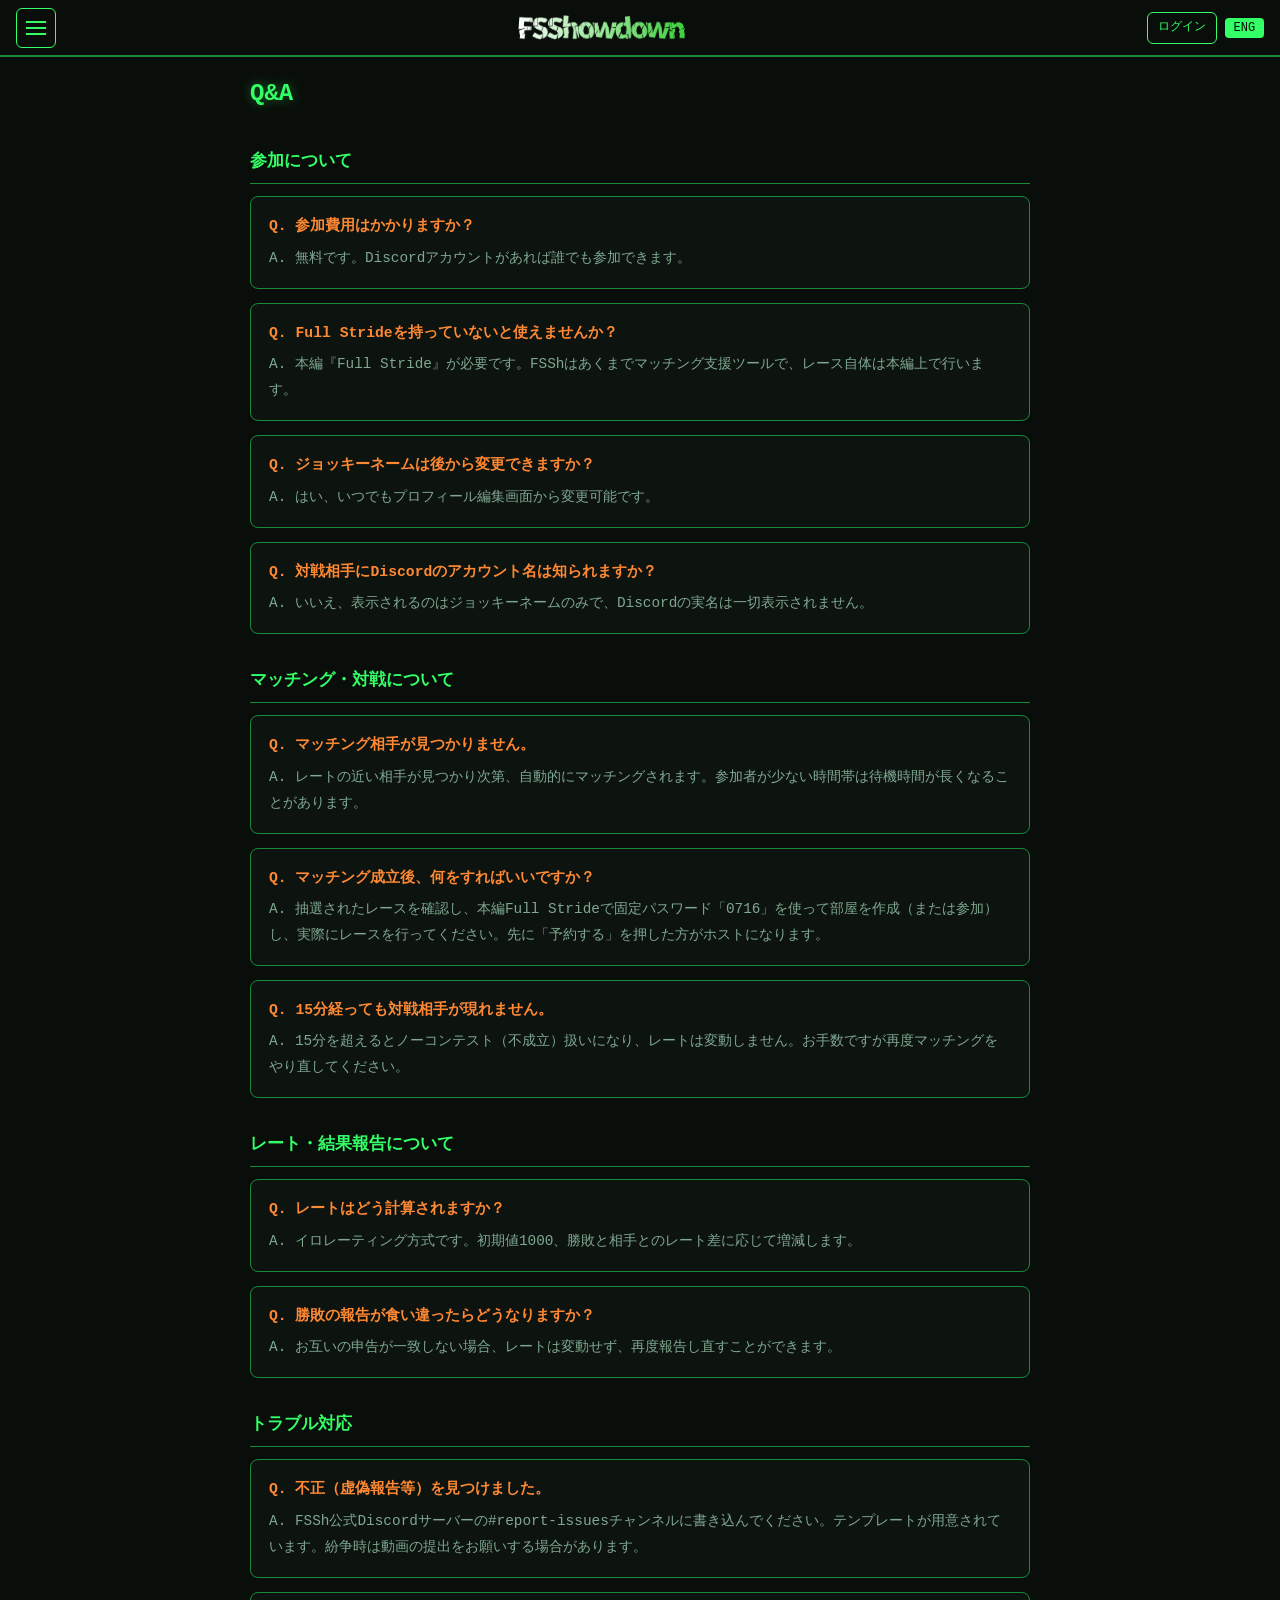
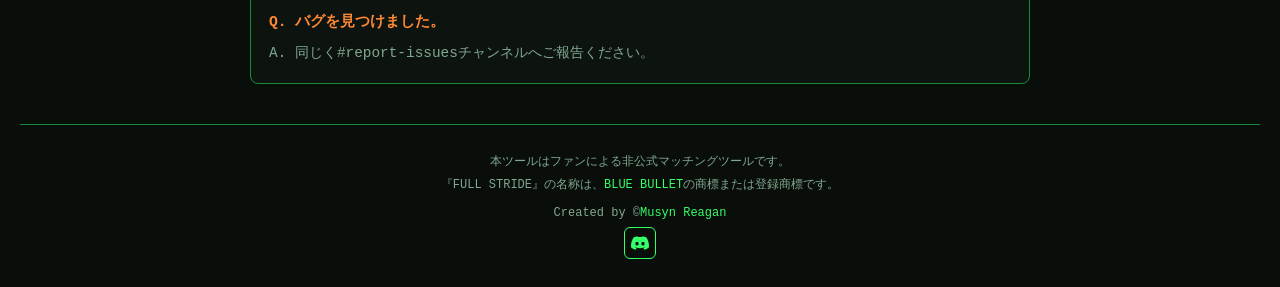
==== public/faq.html @ 4f1214ef "共通ヘッダーにログイン/ログアウト切り替えボタンを追加 - functions/auth/logout.js を新規追加（セッション削除+cookie失効） - 対象9ページのヘッダーからDiscor" ====
<!DOCTYPE html>
<html lang="ja" data-lang="ja">
<head>
<meta charset="UTF-8">
<meta name="viewport" content="width=device-width, initial-scale=1.0">
<title>FSShowdown - Q&A</title>
<link rel="stylesheet" href="common.css">
<link rel="stylesheet" href="faq.css">
</head>
<body>

<div class="fssh-header">
  <button class="fssh-menu-btn" id="fssh-menu-toggle" aria-label="メニュー"><span></span><span></span><span></span></button>
  <a href="index2.html" style="display:block;line-height:0;"><img src="images/fssh_logo.png" alt="FSShowdown" class="fssh-header-logo"></a>
  <div class="fssh-header-right">
    <a href="/auth/login" id="fssh-header-auth" class="fssh-header-auth-btn" data-i18n="header_login">ログイン</a>
    <button class="lang-toggle" id="lang-toggle" aria-label="言語切り替え">ENG</button>
  </div>
</div>
<div class="fssh-overlay" id="fssh-overlay"></div>
<div class="fssh-drawer" id="fssh-drawer">  <div class="fssh-drawer-header">MENU</div>
  <nav>
    <a href="index2.html" data-i18n="menu_home">ホーム</a>
    <a href="/auth/login" id="fssh-nav-profile" class="fssh-menu-disabled" data-i18n="menu_myprofile">マイプロフィール</a>
    <a class="fssh-menu-group-start" href="howto.html" data-i18n="menu_howto">使い方</a>
    <a href="queue.html" data-i18n="menu_matching">マッチング</a>
    <a class="fssh-menu-group-start" href="regulation.html" data-i18n-html="menu_regulation">レギュレーション<span class="fssh-menu-sub">シーズン<span class="fssh-menu-sub-num">0</span>概要</span></a>
    <a href="ranking.html" data-i18n="menu_ranking">ランキング</a>
    <a class="fssh-menu-group-start" href="faq.html" data-i18n="menu_faq">Q&amp;A</a>
    <a href="terms.html" data-i18n="menu_terms">利用規約</a>
    <div class="fssh-sub">
      <div class="fssh-sub-label" data-i18n="menu_sistertools_label">LINK</div>
      <a class="fssh-sub-link" href="https://jiz41.github.io/FSScreener/" target="_blank" rel="noopener">
        <span class="fssh-sub-name">FSScreener</span>
        <span class="fssh-sub-caption" data-i18n="link_desc_fssc">条件検索でフルストに登場する史実馬の中から理想の1頭を探せる</span>
      </a>
      <a class="fssh-sub-link" href="https://fssplicer.pages.dev/" target="_blank" rel="noopener">
        <span class="fssh-sub-name">FSSplicer</span>
        <span class="fssh-sub-caption" data-i18n="link_desc_fssp">自分だけの馬データ作りをサポートするツール</span>
      </a>
      <a class="fssh-sub-link" href="https://jiz41.github.io/FSstriders/" target="_blank" rel="noopener">
        <span class="fssh-sub-name">FSstriders</span>
        <span class="fssh-sub-caption" data-i18n="link_desc_fsst">フルスト勢向け自己紹介カードジェネレーター</span>
      </a>
    </div>
  </nav>
</div>

<div class="page">
<h1 data-i18n="h1_faq">Q&amp;A</h1>

<h3 data-i18n="faq_cat_1">参加について</h3>
<div class="qa-block"><div class="qa-q" data-i18n="faq_q_1">Q. 参加費用はかかりますか？</div><div class="qa-a" data-i18n="faq_a_1">A. 無料です。Discordアカウントがあれば誰でも参加できます。</div></div>
<div class="qa-block"><div class="qa-q" data-i18n="faq_q_2">Q. Full Strideを持っていないと使えませんか？</div><div class="qa-a" data-i18n="faq_a_2">A. 本編『Full Stride』が必要です。FSShはあくまでマッチング支援ツールで、レース自体は本編上で行います。</div></div>
<div class="qa-block"><div class="qa-q" data-i18n="faq_q_3">Q. ジョッキーネームは後から変更できますか？</div><div class="qa-a" data-i18n="faq_a_3">A. はい、いつでもプロフィール編集画面から変更可能です。</div></div>
<div class="qa-block"><div class="qa-q" data-i18n="faq_q_4">Q. 対戦相手にDiscordのアカウント名は知られますか？</div><div class="qa-a" data-i18n="faq_a_4">A. いいえ、表示されるのはジョッキーネームのみで、Discordの実名は一切表示されません。</div></div>

<h3 data-i18n="faq_cat_2">マッチング・対戦について</h3>
<div class="qa-block"><div class="qa-q" data-i18n="faq_q_5">Q. マッチング相手が見つかりません。</div><div class="qa-a" data-i18n="faq_a_5">A. レートの近い相手が見つかり次第、自動的にマッチングされます。参加者が少ない時間帯は待機時間が長くなることがあります。</div></div>
<div class="qa-block"><div class="qa-q" data-i18n="faq_q_6">Q. マッチング成立後、何をすればいいですか？</div><div class="qa-a" data-i18n="faq_a_6">A. 抽選されたレースを確認し、本編Full Strideで固定パスワード「0716」を使って部屋を作成（または参加）し、実際にレースを行ってください。先に「予約する」を押した方がホストになります。</div></div>
<div class="qa-block"><div class="qa-q" data-i18n="faq_q_7">Q. 15分経っても対戦相手が現れません。</div><div class="qa-a" data-i18n="faq_a_7">A. 15分を超えるとノーコンテスト（不成立）扱いになり、レートは変動しません。お手数ですが再度マッチングをやり直してください。</div></div>

<h3 data-i18n="faq_cat_3">レート・結果報告について</h3>
<div class="qa-block"><div class="qa-q" data-i18n="faq_q_8">Q. レートはどう計算されますか？</div><div class="qa-a" data-i18n="faq_a_8">A. イロレーティング方式です。初期値1000、勝敗と相手とのレート差に応じて増減します。</div></div>
<div class="qa-block"><div class="qa-q" data-i18n="faq_q_9">Q. 勝敗の報告が食い違ったらどうなりますか？</div><div class="qa-a" data-i18n="faq_a_9">A. お互いの申告が一致しない場合、レートは変動せず、再度報告し直すことができます。</div></div>

<h3 data-i18n="faq_cat_4">トラブル対応</h3>
<div class="qa-block"><div class="qa-q" data-i18n="faq_q_10">Q. 不正（虚偽報告等）を見つけました。</div><div class="qa-a" data-i18n="faq_a_10">A. FSSh公式Discordサーバーの#report-issuesチャンネルに書き込んでください。テンプレートが用意されています。紛争時は動画の提出をお願いする場合があります。</div></div>
<div class="qa-block"><div class="qa-q" data-i18n="faq_q_11">Q. バグを見つけました。</div><div class="qa-a" data-i18n="faq_a_11">A. 同じく#report-issuesチャンネルへご報告ください。</div></div>
</div>

<script>
const I18N = {
  ja: {
    menu_home: "ホーム",
    menu_matching: "マッチング",
    menu_myprofile: "マイプロフィール",
    menu_ranking: "ランキング",
    menu_terms: "利用規約",
    menu_regulation: "レギュレーション<span class=\"fssh-menu-sub\">シーズン<span class=\"fssh-menu-sub-num\">0</span>概要</span>",
    menu_faq: "Q&A",
    menu_howto: "使い方",
    menu_sistertools_label: "LINK",
    link_desc_fssc: "条件検索でフルストに登場する史実馬の中から理想の1頭を探せる",
    link_desc_fssp: "自分だけの馬データ作りをサポートするツール",
    link_desc_fsst: "フルスト勢向け自己紹介カードジェネレーター",
    h1_faq: "Q&A",
    faq_cat_1: "参加について",
    faq_q_1: "Q. 参加費用はかかりますか？",
    faq_a_1: "A. 無料です。Discordアカウントがあれば誰でも参加できます。",
    faq_q_2: "Q. Full Strideを持っていないと使えませんか？",
    faq_a_2: "A. 本編『Full Stride』が必要です。FSShはあくまでマッチング支援ツールで、レース自体は本編上で行います。",
    faq_q_3: "Q. ジョッキーネームは後から変更できますか？",
    faq_a_3: "A. はい、いつでもプロフィール編集画面から変更可能です。",
    faq_q_4: "Q. 対戦相手にDiscordのアカウント名は知られますか？",
    faq_a_4: "A. いいえ、表示されるのはジョッキーネームのみで、Discordの実名は一切表示されません。",
    faq_cat_2: "マッチング・対戦について",
    faq_q_5: "Q. マッチング相手が見つかりません。",
    faq_a_5: "A. レートの近い相手が見つかり次第、自動的にマッチングされます。参加者が少ない時間帯は待機時間が長くなることがあります。",
    faq_q_6: "Q. マッチング成立後、何をすればいいですか？",
    faq_a_6: "A. 抽選されたレースを確認し、本編Full Strideで固定パスワード「0716」を使って部屋を作成（または参加）し、実際にレースを行ってください。先に「予約する」を押した方がホストになります。",
    faq_q_7: "Q. 15分経っても対戦相手が現れません。",
    faq_a_7: "A. 15分を超えるとノーコンテスト（不成立）扱いになり、レートは変動しません。お手数ですが再度マッチングをやり直してください。",
    faq_cat_3: "レート・結果報告について",
    faq_q_8: "Q. レートはどう計算されますか？",
    faq_a_8: "A. イロレーティング方式です。初期値1000、勝敗と相手とのレート差に応じて増減します。",
    faq_q_9: "Q. 勝敗の報告が食い違ったらどうなりますか？",
    faq_a_9: "A. お互いの申告が一致しない場合、レートは変動せず、再度報告し直すことができます。",
    faq_cat_4: "トラブル対応",
    faq_q_10: "Q. 不正（虚偽報告等）を見つけました。",
    faq_a_10: "A. FSSh公式Discordサーバーの#report-issuesチャンネルに書き込んでください。テンプレートが用意されています。紛争時は動画の提出をお願いする場合があります。",
    faq_q_11: "Q. バグを見つけました。",
    faq_a_11: "A. 同じく#report-issuesチャンネルへご報告ください。",
  
    header_login: "ログイン",
    header_logout: "ログアウト",
    footer_unofficial: "本ツールはファンによる非公式マッチングツールです。",
    footer_trademark_pre: "『FULL STRIDE』の名称は、",
    footer_trademark_post: "の商標または登録商標です。",
  },
  en: {
    menu_home: "Home",
    menu_matching: "Matching",
    menu_myprofile: "My Profile",
    menu_ranking: "Ranking",
    menu_terms: "Terms of Service",
    menu_regulation: "Regulation<span class=\"fssh-menu-sub\">Season <span class=\"fssh-menu-sub-num\">0</span> Overview</span>",
    menu_faq: "Q&A",
    menu_howto: "How to",
    menu_sistertools_label: "Links",
    link_desc_fssc: "Find your ideal historical racehorse from FULL STRIDE with detailed search filters",
    link_desc_fssp: "A tool that helps you create your own custom horse data",
    link_desc_fsst: "Player self-introduction card generator for the Full Stride community",
    h1_faq: "Q&A",
    faq_cat_1: "About Participation",
    faq_q_1: "Q. Is there a fee to participate?",
    faq_a_1: "A. It's free. Anyone with a Discord account can participate.",
    faq_q_2: "Q. Do I need to own Full Stride to use this?",
    faq_a_2: "A. Yes, you need the main game \"Full Stride.\" FSSh is only a matchmaking support tool; the actual races take place in the main game.",
    faq_q_3: "Q. Can I change my Jockey Name later?",
    faq_a_3: "A. Yes, you can change it anytime from the profile edit screen.",
    faq_q_4: "Q. Will my opponent see my Discord account name?",
    faq_a_4: "A. No. Only your Jockey Name is shown; your real Discord name is never displayed.",
    faq_cat_2: "About Matchmaking & Races",
    faq_q_5: "Q. I can't find a match.",
    faq_a_5: "A. You'll be matched automatically once an opponent with a similar rating is found. Wait times may be longer during low-traffic hours.",
    faq_q_6: "Q. What do I do after a match is made?",
    faq_a_6: "A. Check the randomly selected race, then create (or join) a room in the main game Full Stride using the fixed password \"0716.\" Whoever presses \"Reserve\" first becomes the host.",
    faq_q_7: "Q. My opponent hasn't shown up after 15 minutes.",
    faq_a_7: "A. After 15 minutes, the match is treated as a \"no contest\" and your rating won't change. Please try matchmaking again.",
    faq_cat_3: "About Rating & Results",
    faq_q_8: "Q. How is the rating calculated?",
    faq_a_8: "A. It uses the Elo rating system. Starting rating is 1000, and it goes up or down based on the result and the rating difference with your opponent.",
    faq_q_9: "Q. What happens if our win/loss reports don't match?",
    faq_a_9: "A. If your reports disagree, your rating won't change, and you can resubmit your report.",
    faq_cat_4: "Troubleshooting",
    faq_q_10: "Q. I found someone cheating (e.g. false reporting).",
    faq_a_10: "A. Please write in the #report-issues channel on the official FSSh Discord server. A template is provided there. In case of a dispute, we may ask you to submit a video.",
    faq_q_11: "Q. I found a bug.",
    faq_a_11: "A. Please report it in the #report-issues channel as well.",
  
    header_login: "Log In",
    header_logout: "Log Out",
    footer_unofficial: "This is an unofficial fan-made matchmaking tool.",
    footer_trademark_pre: "The name \"FULL STRIDE\" is a trademark or registered trademark of ",
    footer_trademark_post: ".",
  }
};

function currentLang() {
  return document.documentElement.getAttribute("data-lang") || "ja";
}

function t(key) {
  const lang = currentLang();
  return (I18N[lang] && I18N[lang][key] !== undefined) ? I18N[lang][key] : (I18N.ja[key] || "");
}

function applyLanguage(lang) {
  document.documentElement.setAttribute("data-lang", lang);
  document.querySelectorAll("[data-i18n]").forEach(el => {
    el.textContent = t(el.getAttribute("data-i18n"));
  });
  document.querySelectorAll("[data-i18n-html]").forEach(el => {
    el.innerHTML = t(el.getAttribute("data-i18n-html"));
  });
  try { localStorage.setItem('fssh_lang', lang); } catch (e) {}
}

function setupLangToggle() {
  const root = document.documentElement;
  const btn = document.getElementById("lang-toggle");

  function updateLabel() {
    const lang = root.getAttribute("data-lang") || "ja";
    btn.textContent = lang === "ja" ? "ENG" : "JPN";
  }

  btn.addEventListener("click", () => {
    const current = root.getAttribute("data-lang") || "ja";
    const next = current === "ja" ? "en" : "ja";
    applyLanguage(next);
    updateLabel();
  });

  updateLabel();
}

(function () {
  try {
    if (localStorage.getItem('fssh_lang') === 'en') {
      applyLanguage('en');
    }
  } catch (e) {}
})();

setupLangToggle();
</script>
<script>
(function () {
  var toggle = document.getElementById('fssh-menu-toggle');
  var overlay = document.getElementById('fssh-overlay');
  var drawer = document.getElementById('fssh-drawer');  function openMenu() { overlay.classList.add('open'); drawer.classList.add('open'); toggle.classList.add('open'); }
  function closeMenu() { overlay.classList.remove('open'); drawer.classList.remove('open'); toggle.classList.remove('open'); }
  toggle.addEventListener('click', function () {
    if (drawer.classList.contains('open')) {
      closeMenu();
    } else {
      openMenu();
    }
  });
  overlay.addEventListener('click', closeMenu);
  fetch('/api/queue/status', { credentials: 'same-origin' }).then(function (res) {
    if (res.status === 401) return null;
    return res.json();
  }).then(function (body) {
    if (body && body.account && body.account.discord_id) {
      var el = document.getElementById('fssh-nav-profile');
      el.href = 'profile.html?id=' + encodeURIComponent(body.account.discord_id);
      el.classList.remove('fssh-menu-disabled');
    }
    var authBtn = document.getElementById('fssh-header-auth');
    if (authBtn) {
      if (body && body.account && body.account.discord_id) {
        authBtn.href = '/auth/logout';
        authBtn.textContent = t('header_logout');
      }
    }
  }).catch(function () {});
})();
</script>
<footer class="fssh-footer">
  <p class="fssh-fnote" data-i18n="footer_unofficial">本ツールはファンによる非公式マッチングツールです。</p>
  <p class="fssh-fnote"><span data-i18n="footer_trademark_pre">『FULL STRIDE』の名称は、</span><a href="https://x.com/BlueBullet_Inc" target="_blank" rel="noopener">BLUE BULLET</a><span data-i18n="footer_trademark_post">の商標または登録商標です。</span></p>
  <p class="fssh-fnote fssh-footer-credit">Created by ©<a href="https://x.com/Mushyn_Reagan" target="_blank" rel="noopener">Musyn Reagan</a></p>
  <p class="fssh-fnote fssh-footer-discord">
    <a href="https://discord.gg/KjuzxrRZGx" target="_blank" rel="noopener" class="fssh-discord-btn" aria-label="Discord" style="display:inline-flex;"><svg viewBox="0 0 24 24" width="18" height="18" fill="#33ff66"><path d="M20.317 4.3698a19.7913 19.7913 0 00-4.8851-1.5152.0741.0741 0 00-.0785.0371c-.211.3753-.4447.8648-.6083 1.2495-1.8447-.2762-3.68-.2762-5.4868 0-.1636-.3933-.4058-.8742-.6177-1.2495a.077.077 0 00-.0785-.037 19.7363 19.7363 0 00-4.8852 1.515.0699.0699 0 00-.0321.0277C.5334 9.0458-.319 13.5799.0992 18.0578a.0824.0824 0 00.0312.0561c2.0528 1.5076 4.0413 2.4228 5.9929 3.0294a.0777.0777 0 00.0842-.0276c.4616-.6304.8731-1.2952 1.226-1.9942a.076.076 0 00-.0416-.1057c-.6528-.2476-1.2743-.5495-1.8722-.8923a.077.077 0 01-.0076-.1277c.1258-.0943.2517-.1923.3718-.2914a.0743.0743 0 01.0776-.0105c3.9278 1.7933 8.18 1.7933 12.0614 0a.0739.0739 0 01.0785.0095c.1202.099.246.1981.3728.2924a.077.077 0 01-.0066.1276 12.2986 12.2986 0 01-1.873.8914.0766.0766 0 00-.0407.1067c.3604.698.7719 1.3628 1.225 1.9932a.076.076 0 00.0842.0286c1.961-.6067 3.9495-1.5219 6.0023-3.0294a.077.077 0 00.0313-.0552c.5004-5.177-.8382-9.6739-3.5485-13.6604a.061.061 0 00-.0312-.0286zM8.02 15.3312c-1.1825 0-2.1569-1.0857-2.1569-2.419 0-1.3332.9555-2.4189 2.157-2.4189 1.2108 0 2.1757 1.0952 2.1568 2.419 0 1.3332-.9555 2.4189-2.1569 2.4189zm7.9748 0c-1.1825 0-2.1569-1.0857-2.1569-2.419 0-1.3332.9554-2.4189 2.1569-2.4189 1.2108 0 2.1757 1.0952 2.1568 2.419 0 1.3332-.946 2.4189-2.1568 2.4189Z"/></svg></a>
  </p>
</footer>
</body>
</html>
---- public/common.css ----
* { box-sizing: border-box; margin: 0; padding: 0; }

button, input, select, textarea { font: inherit; }

.fssh-header {
    position: fixed;
    top: 0;
    left: 0;
    right: 0;
    height: 56px;
    z-index: 1000;
    background: #0a0e0a;
    border-bottom: 1px solid #1a8a3a;
    display: flex;
    align-items: center;
    justify-content: space-between;
    padding: 0 16px;
  }

.fssh-header-logo {
    height: 32px;
    width: auto;
  }

.fssh-menu-btn {
    position: static;
    width: 40px;
    height: 40px;
    background: #0a0e0a;
    border: 1px solid #33ff66;
    border-radius: 6px;
    cursor: pointer;
    display: flex;
    flex-direction: column;
    justify-content: center;
    align-items: center;
    gap: 4px;
  }

.fssh-menu-btn span {
    display: block;
    width: 20px;
    height: 2px;
    background: #33ff66;
    transition: transform 0.3s ease, opacity 0.3s ease;
  }

.fssh-menu-btn.open span:nth-child(1) {
  transform: translateY(6px) rotate(45deg);
}
.fssh-menu-btn.open span:nth-child(2) {
  opacity: 0;
}
.fssh-menu-btn.open span:nth-child(3) {
  transform: translateY(-6px) rotate(-45deg);
}

.fssh-overlay {
    position: fixed;
    top: 56px;
    left: 0;
    right: 0;
    bottom: 0;
    background: rgba(0,0,0,0.6);
    z-index: 1001;
    display: none;
  }

.fssh-overlay.open { display: block; }

.fssh-drawer.open { max-height: 600px; }

.fssh-drawer-header {
    padding: 16px;
    color: #33ff66;
    font-weight: 700;
    border-bottom: 1px solid #1a8a3a;
    line-height: 1.4;
  }

.fssh-drawer nav { padding: 8px 0; }

.fssh-drawer a {
    display: block;
    padding: 12px 16px;
    color: #d8ffe0;
    text-decoration: none;
    font-size: 0.9rem;
  }

.fssh-drawer a:hover {
    background: rgba(51,255,102,0.1);
    color: #33ff66;
  }

.fssh-menu-group-start {
  margin-top: 12px;
}

.fssh-menu-disabled {
  opacity: 0.4;
  cursor: not-allowed;
}

.fssh-drawer .fssh-sub {
  margin-top: 12px;
}

.fssh-drawer .fssh-sub-label {
    padding: 12px 16px 4px;
    color: #7fa88f;
    font-size: 0.78rem;
  }

.fssh-drawer .fssh-sub a {
    padding-left: 32px;
    font-size: 0.82rem;
  }

.fssh-drawer .fssh-sub-link { display: flex; flex-direction: column; padding-left: 32px; }

.fssh-drawer .fssh-sub-name { font-size: 0.82rem; }

.fssh-drawer .fssh-sub-caption { font-size: 0.7rem; color: #7fa88f; white-space: normal; line-height: 1.4; }

.fssh-header-right { display: flex; align-items: center; gap: 8px; }

.fssh-discord-btn { width: 32px; height: 32px; display: flex; align-items: center; justify-content: center; background: var(--bg, #0a0e0a); border: 1px solid var(--green, #33ff66); border-radius: 6px; text-decoration: none; font-size: 1rem; }

.fssh-header-auth-btn {
  display: flex;
  align-items: center;
  justify-content: center;
  height: 32px;
  padding: 0 10px;
  background: var(--bg, #0a0e0a);
  border: 1px solid var(--green, #33ff66);
  border-radius: 6px;
  color: var(--green, #33ff66);
  text-decoration: none;
  font-size: 0.75rem;
  white-space: nowrap;
}

.fssh-footer {
  margin-top: 40px;
  padding: 24px 16px;
  text-align: center;
  border-top: 1px solid var(--green-dim, #1a8a3a);
}

.fssh-fnote {
  font-size: 0.75rem;
  color: var(--text-dim, #7fa88f);
  line-height: 1.6;
  margin: 4px 0;
}

.fssh-fnote a {
  color: var(--green, #33ff66);
  text-decoration: none;
}

.fssh-fnote a:hover {
  text-decoration: underline;
}

.fssh-footer-credit {
  margin-top: 8px;
  color: var(--text-dim, #7fa88f);
}

.fssh-menu-sub {
  display: block;
  font-size: 0.65rem;
  color: #7fa88f;
  font-weight: normal;
  margin-top: 2px;
}

.fssh-menu-sub-num {
  color: #ff3344;
  font-weight: 700;
}
---- public/faq.css ----
:root {
    --bg: #0a0e0a;
    --bg2: #0d1410;
    --green: #33ff66;
    --green-dim: #1a8a3a;
    --text: #d8ffe0;
    --text-dim: #7fa88f;
    --mono: 'IBM Plex Mono', 'Courier New', 'Consolas', 'SF Mono', monospace;
  }

body {
    background: var(--bg);
    color: var(--text);
    font-family: var(--mono);
    line-height: 1.8;
    padding: 72px 20px 0;
  }

.page {
    max-width: 780px;
    margin: 0 auto;
  }

h1 {
    color: var(--green);
    font-size: 1.5rem;
    margin-bottom: 28px;
    text-shadow: 0 0 12px rgba(51,255,102,0.4);
  }

h3 {
    color: var(--green);
    font-size: 1.05rem;
    margin-top: 32px;
    margin-bottom: 12px;
    border-bottom: 1px solid var(--green-dim);
    padding-bottom: 6px;
  }

.qa-block {
    background: var(--bg2);
    border: 1px solid var(--green-dim);
    border-radius: 8px;
    padding: 16px 18px;
    margin-bottom: 14px;
  }

.qa-q {
    color: var(--orange, #ff8833);
    font-weight: 700;
    font-size: 0.92rem;
    margin-bottom: 6px;
  }

.qa-a {
    color: var(--text-dim);
    font-size: 0.9rem;
    white-space: pre-wrap;
  }

.lang-toggle {
    position: static;
    background: var(--green);
    color: var(--bg);
    border: none;
    border-radius: 4px;
    padding: 0.25rem 0.55rem;
    font-size: 0.75rem;
    font-family: var(--mono);
    cursor: pointer;
    line-height: 1;
  }

.fssh-drawer { position: fixed; top: 56px; left: 0; right: 0; width: auto; max-height: 0; background: #0a0e0a; border-bottom: 1px solid #1a8a3a; z-index: 1002; transition: max-height 0.25s ease; font-family: var(--mono); overflow-y: auto; }
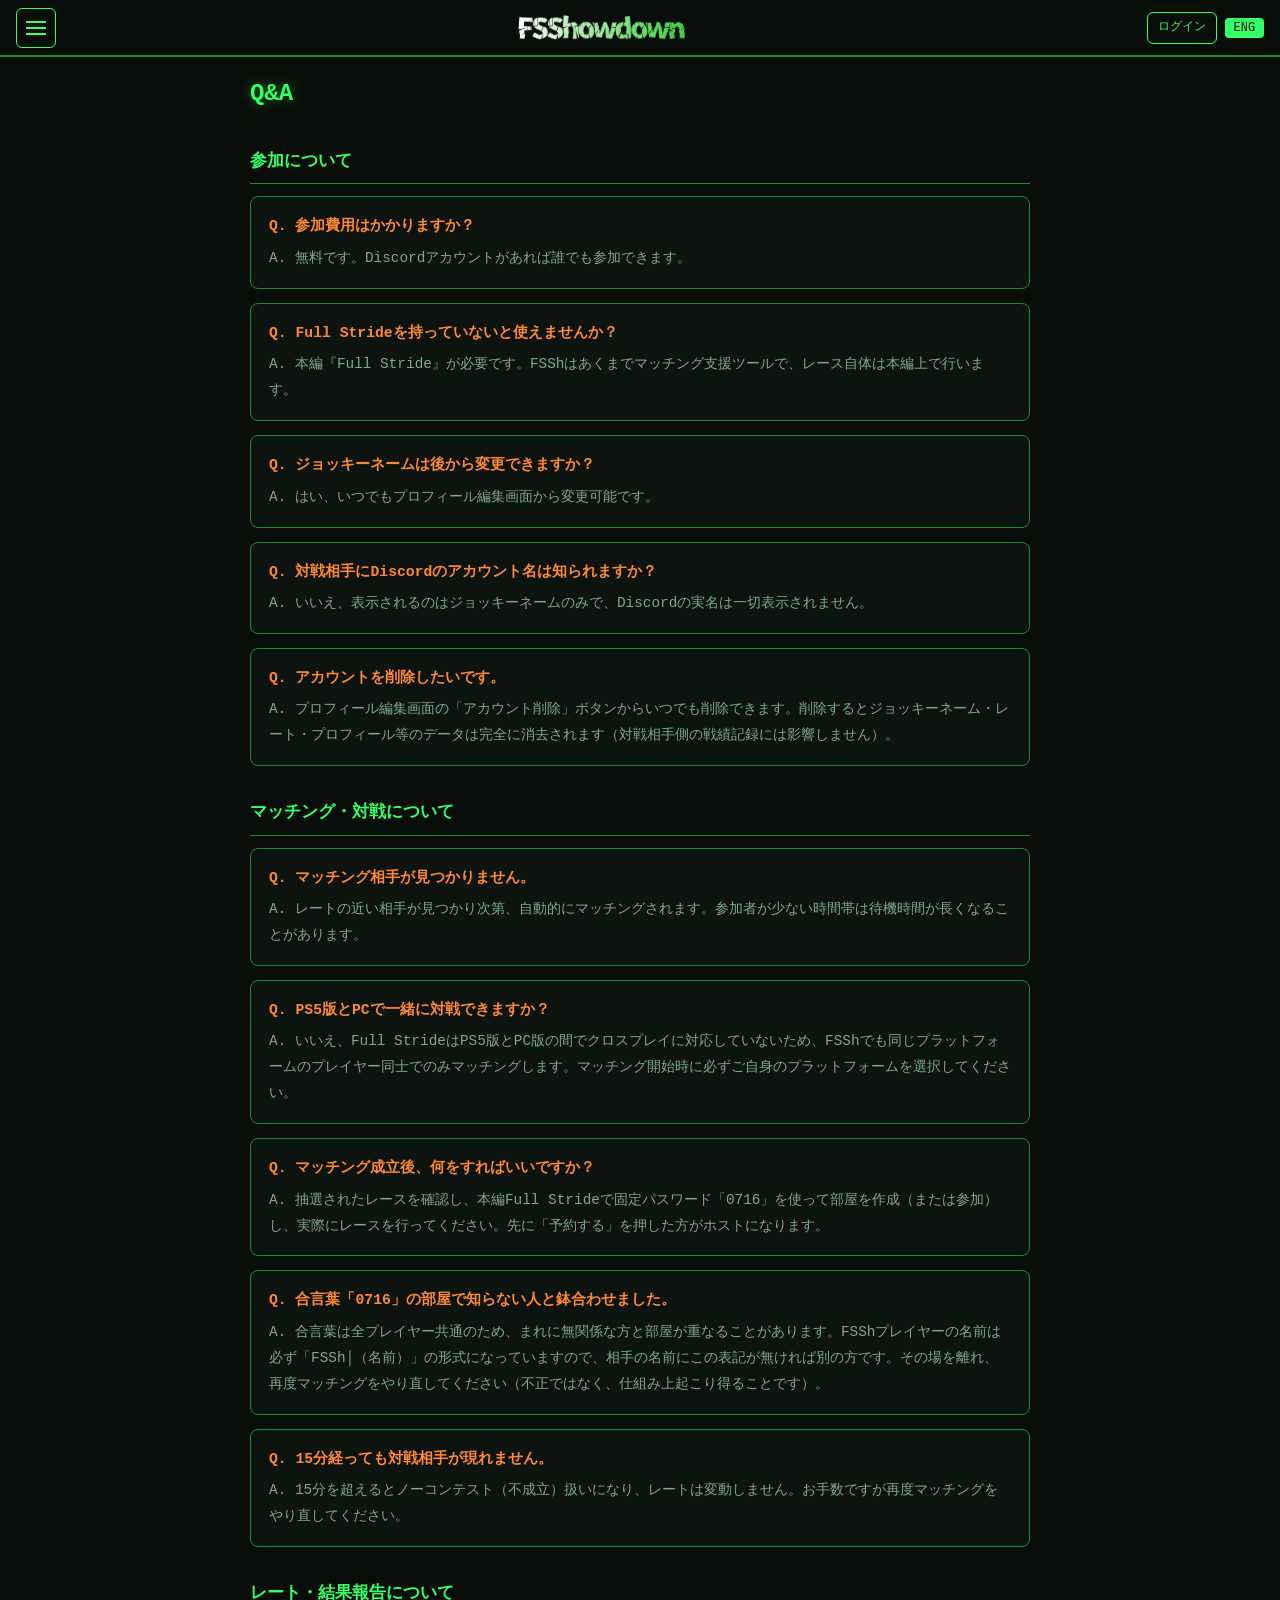
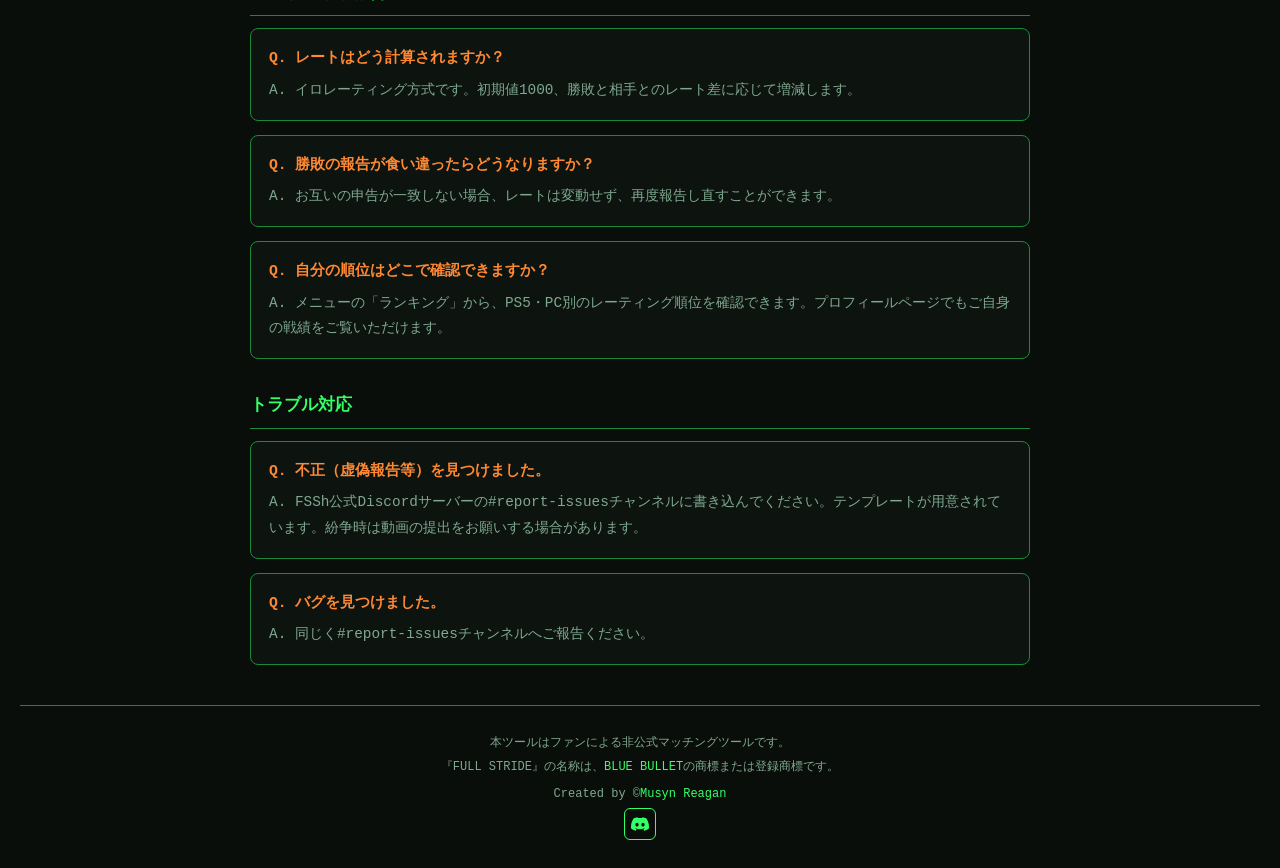
==== commit b9bb56d9: "FAQに4項目追加（プラットフォーム分離・合言葉衝突・ランキング・アカウント削除） 新規実装済み機能（PS5/PC分離マッチング・ランキングページ・ アカウント削除）に合わせてQ&Aを更新。  Co-" ====
--- a/public/faq.html
+++ b/public/faq.html
@@ -21,10 +21,10 @@
 <div class="fssh-drawer" id="fssh-drawer">  <div class="fssh-drawer-header">MENU</div>
   <nav>
     <a href="index2.html" data-i18n="menu_home">ホーム</a>
-    <a href="/auth/login" id="fssh-nav-profile" class="fssh-menu-disabled" data-i18n="menu_myprofile">マイプロフィール</a>
-    <a class="fssh-menu-group-start" href="howto.html" data-i18n="menu_howto">使い方</a>
+    <a href="howto.html" data-i18n="menu_howto">使い方</a>
+    <a class="fssh-menu-group-start fssh-menu-disabled" href="profile.html" id="fssh-nav-profile" data-i18n="menu_myprofile">マイプロフィール</a>
     <a href="queue.html" data-i18n="menu_matching">マッチング</a>
-    <a class="fssh-menu-group-start" href="regulation.html" data-i18n-html="menu_regulation">レギュレーション<span class="fssh-menu-sub">シーズン<span class="fssh-menu-sub-num">0</span>概要</span></a>
+    <a href="regulation.html" data-i18n-html="menu_regulation">レギュレーション<span class="fssh-menu-sub">シーズン<span class="fssh-menu-sub-num">0</span>概要</span></a>
     <a href="ranking.html" data-i18n="menu_ranking">ランキング</a>
     <a class="fssh-menu-group-start" href="faq.html" data-i18n="menu_faq">Q&amp;A</a>
     <a href="terms.html" data-i18n="menu_terms">利用規約</a>
@@ -54,15 +54,19 @@
 <div class="qa-block"><div class="qa-q" data-i18n="faq_q_2">Q. Full Strideを持っていないと使えませんか？</div><div class="qa-a" data-i18n="faq_a_2">A. 本編『Full Stride』が必要です。FSShはあくまでマッチング支援ツールで、レース自体は本編上で行います。</div></div>
 <div class="qa-block"><div class="qa-q" data-i18n="faq_q_3">Q. ジョッキーネームは後から変更できますか？</div><div class="qa-a" data-i18n="faq_a_3">A. はい、いつでもプロフィール編集画面から変更可能です。</div></div>
 <div class="qa-block"><div class="qa-q" data-i18n="faq_q_4">Q. 対戦相手にDiscordのアカウント名は知られますか？</div><div class="qa-a" data-i18n="faq_a_4">A. いいえ、表示されるのはジョッキーネームのみで、Discordの実名は一切表示されません。</div></div>
+<div class="qa-block"><div class="qa-q" data-i18n="faq_q_15">Q. アカウントを削除したいです。</div><div class="qa-a" data-i18n="faq_a_15">A. プロフィール編集画面の「アカウント削除」ボタンからいつでも削除できます。削除するとジョッキーネーム・レート・プロフィール等のデータは完全に消去されます（対戦相手側の戦績記録には影響しません）。</div></div>
 
 <h3 data-i18n="faq_cat_2">マッチング・対戦について</h3>
 <div class="qa-block"><div class="qa-q" data-i18n="faq_q_5">Q. マッチング相手が見つかりません。</div><div class="qa-a" data-i18n="faq_a_5">A. レートの近い相手が見つかり次第、自動的にマッチングされます。参加者が少ない時間帯は待機時間が長くなることがあります。</div></div>
+<div class="qa-block"><div class="qa-q" data-i18n="faq_q_12">Q. PS5版とPCで一緒に対戦できますか？</div><div class="qa-a" data-i18n="faq_a_12">A. いいえ、Full StrideはPS5版とPC版の間でクロスプレイに対応していないため、FSShでも同じプラットフォームのプレイヤー同士でのみマッチングします。マッチング開始時に必ずご自身のプラットフォームを選択してください。</div></div>
 <div class="qa-block"><div class="qa-q" data-i18n="faq_q_6">Q. マッチング成立後、何をすればいいですか？</div><div class="qa-a" data-i18n="faq_a_6">A. 抽選されたレースを確認し、本編Full Strideで固定パスワード「0716」を使って部屋を作成（または参加）し、実際にレースを行ってください。先に「予約する」を押した方がホストになります。</div></div>
+<div class="qa-block"><div class="qa-q" data-i18n="faq_q_13">Q. 合言葉「0716」の部屋で知らない人と鉢合わせました。</div><div class="qa-a" data-i18n="faq_a_13">A. 合言葉は全プレイヤー共通のため、まれに無関係な方と部屋が重なることがあります。FSShプレイヤーの名前は必ず「FSSh│（名前）」の形式になっていますので、相手の名前にこの表記が無ければ別の方です。その場を離れ、再度マッチングをやり直してください（不正ではなく、仕組み上起こり得ることです）。</div></div>
 <div class="qa-block"><div class="qa-q" data-i18n="faq_q_7">Q. 15分経っても対戦相手が現れません。</div><div class="qa-a" data-i18n="faq_a_7">A. 15分を超えるとノーコンテスト（不成立）扱いになり、レートは変動しません。お手数ですが再度マッチングをやり直してください。</div></div>
 
 <h3 data-i18n="faq_cat_3">レート・結果報告について</h3>
 <div class="qa-block"><div class="qa-q" data-i18n="faq_q_8">Q. レートはどう計算されますか？</div><div class="qa-a" data-i18n="faq_a_8">A. イロレーティング方式です。初期値1000、勝敗と相手とのレート差に応じて増減します。</div></div>
 <div class="qa-block"><div class="qa-q" data-i18n="faq_q_9">Q. 勝敗の報告が食い違ったらどうなりますか？</div><div class="qa-a" data-i18n="faq_a_9">A. お互いの申告が一致しない場合、レートは変動せず、再度報告し直すことができます。</div></div>
+<div class="qa-block"><div class="qa-q" data-i18n="faq_q_14">Q. 自分の順位はどこで確認できますか？</div><div class="qa-a" data-i18n="faq_a_14">A. メニューの「ランキング」から、PS5・PC別のレーティング順位を確認できます。プロフィールページでもご自身の戦績をご覧いただけます。</div></div>
 
 <h3 data-i18n="faq_cat_4">トラブル対応</h3>
 <div class="qa-block"><div class="qa-q" data-i18n="faq_q_10">Q. 不正（虚偽報告等）を見つけました。</div><div class="qa-a" data-i18n="faq_a_10">A. FSSh公式Discordサーバーの#report-issuesチャンネルに書き込んでください。テンプレートが用意されています。紛争時は動画の提出をお願いする場合があります。</div></div>
@@ -111,6 +115,14 @@
     faq_a_10: "A. FSSh公式Discordサーバーの#report-issuesチャンネルに書き込んでください。テンプレートが用意されています。紛争時は動画の提出をお願いする場合があります。",
     faq_q_11: "Q. バグを見つけました。",
     faq_a_11: "A. 同じく#report-issuesチャンネルへご報告ください。",
+    faq_q_12: "Q. PS5版とPCで一緒に対戦できますか？",
+    faq_a_12: "A. いいえ、Full StrideはPS5版とPC版の間でクロスプレイに対応していないため、FSShでも同じプラットフォームのプレイヤー同士でのみマッチングします。マッチング開始時に必ずご自身のプラットフォームを選択してください。",
+    faq_q_13: "Q. 合言葉「0716」の部屋で知らない人と鉢合わせました。",
+    faq_a_13: "A. 合言葉は全プレイヤー共通のため、まれに無関係な方と部屋が重なることがあります。FSShプレイヤーの名前は必ず「FSSh│（名前）」の形式になっていますので、相手の名前にこの表記が無ければ別の方です。その場を離れ、再度マッチングをやり直してください（不正ではなく、仕組み上起こり得ることです）。",
+    faq_q_14: "Q. 自分の順位はどこで確認できますか？",
+    faq_a_14: "A. メニューの「ランキング」から、PS5・PC別のレーティング順位を確認できます。プロフィールページでもご自身の戦績をご覧いただけます。",
+    faq_q_15: "Q. アカウントを削除したいです。",
+    faq_a_15: "A. プロフィール編集画面の「アカウント削除」ボタンからいつでも削除できます。削除するとジョッキーネーム・レート・プロフィール等のデータは完全に消去されます（対戦相手側の戦績記録には影響しません）。",
   
     header_login: "ログイン",
     header_logout: "ログアウト",
@@ -158,6 +170,14 @@
     faq_a_10: "A. Please write in the #report-issues channel on the official FSSh Discord server. A template is provided there. In case of a dispute, we may ask you to submit a video.",
     faq_q_11: "Q. I found a bug.",
     faq_a_11: "A. Please report it in the #report-issues channel as well.",
+    faq_q_12: "Q. Can I play against PC players if I'm on PS5 (or vice versa)?",
+    faq_a_12: "A. No. Full Stride does not support crossplay between the PS5 and PC versions, so FSSh only matches players on the same platform. Be sure to select your platform when starting matchmaking.",
+    faq_q_13: "Q. I ran into a stranger in the \"0716\" password room.",
+    faq_a_13: "A. Since the password is shared by all players, your room may occasionally overlap with an unrelated one. FSSh players' in-game names always start with \"FSSh│\" — if the other person's name doesn't have this, it's not your match. Please leave and try matchmaking again (this isn't cheating, just an occasional side effect of the shared password).",
+    faq_q_14: "Q. Where can I check my ranking?",
+    faq_a_14: "A. Open \"Ranking\" from the menu to see PS5/PC leaderboards by rating. You can also check your own record on your profile page.",
+    faq_q_15: "Q. I want to delete my account.",
+    faq_a_15: "A. You can delete it anytime from the \"Delete Account\" button on your profile edit screen. This permanently erases your Jockey Name, rating, and profile data (it does not affect your opponents' match records).",
   
     header_login: "Log In",
     header_logout: "Log Out",
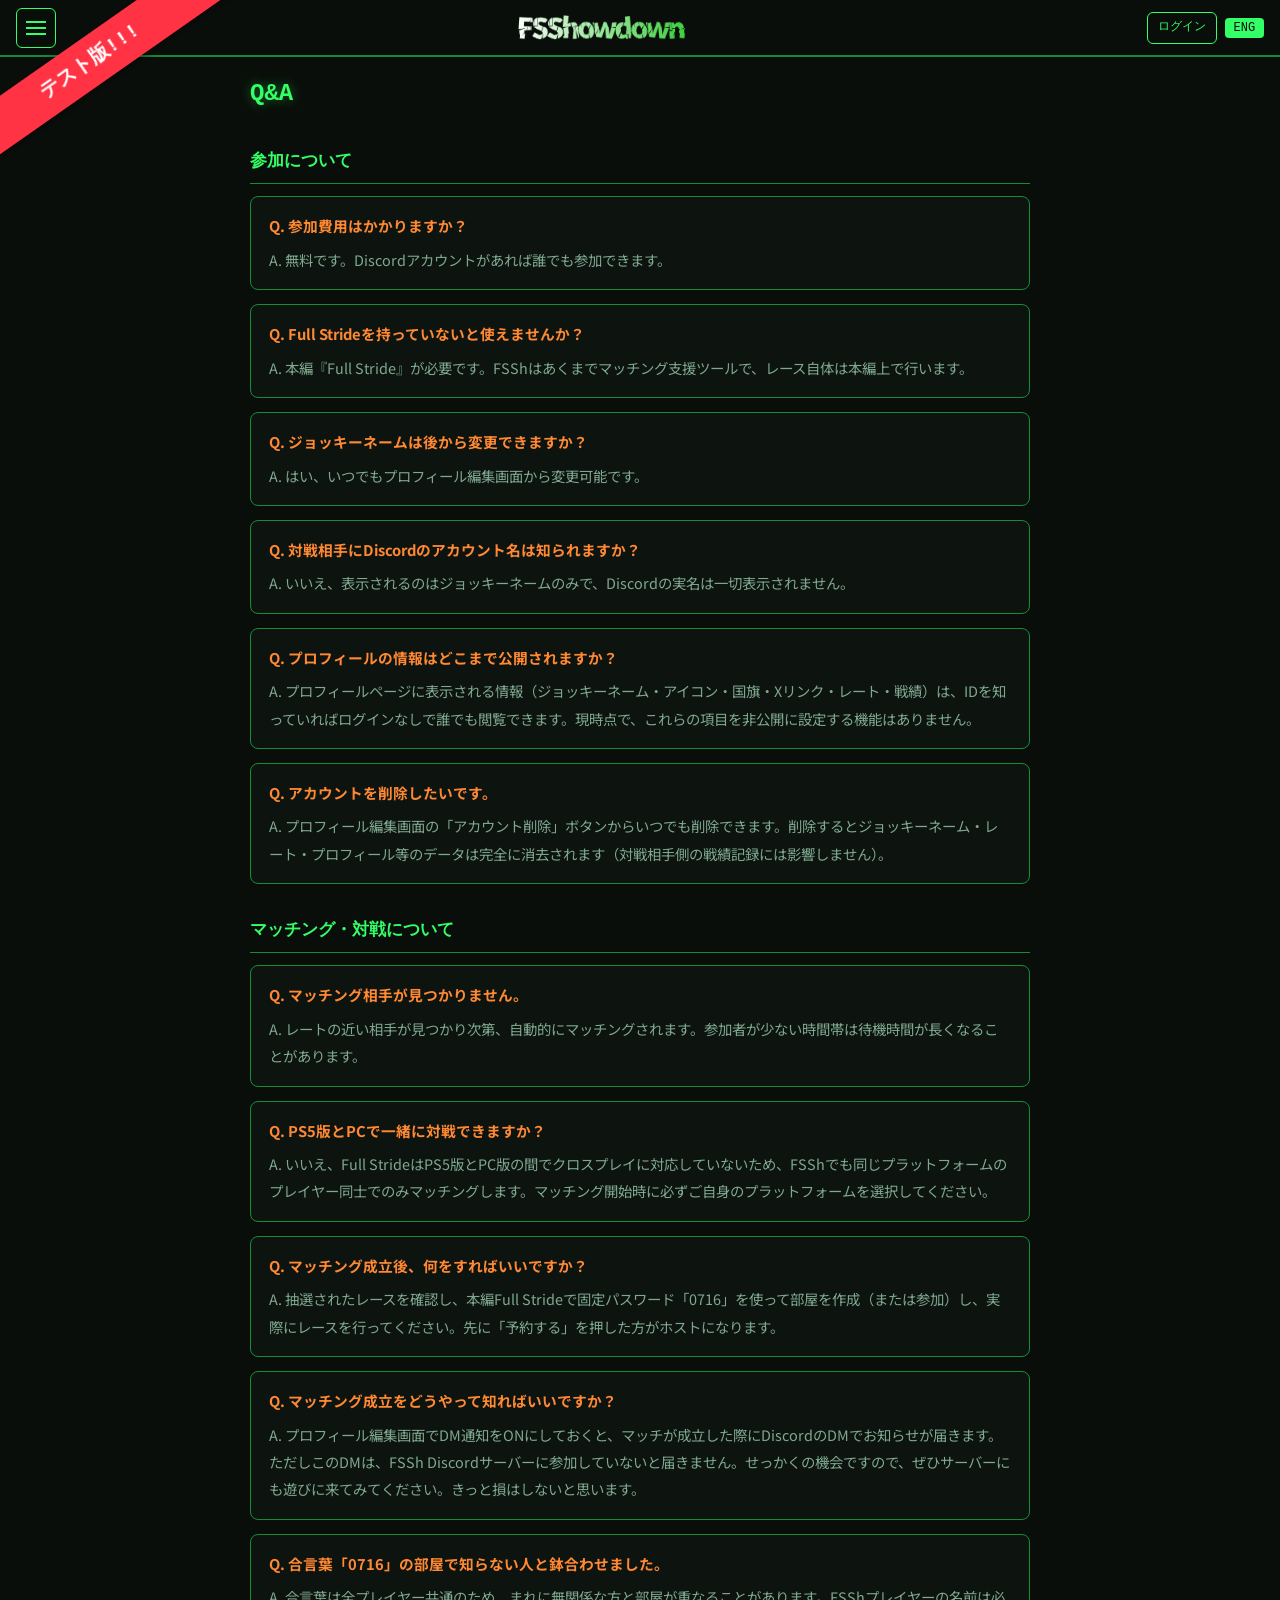
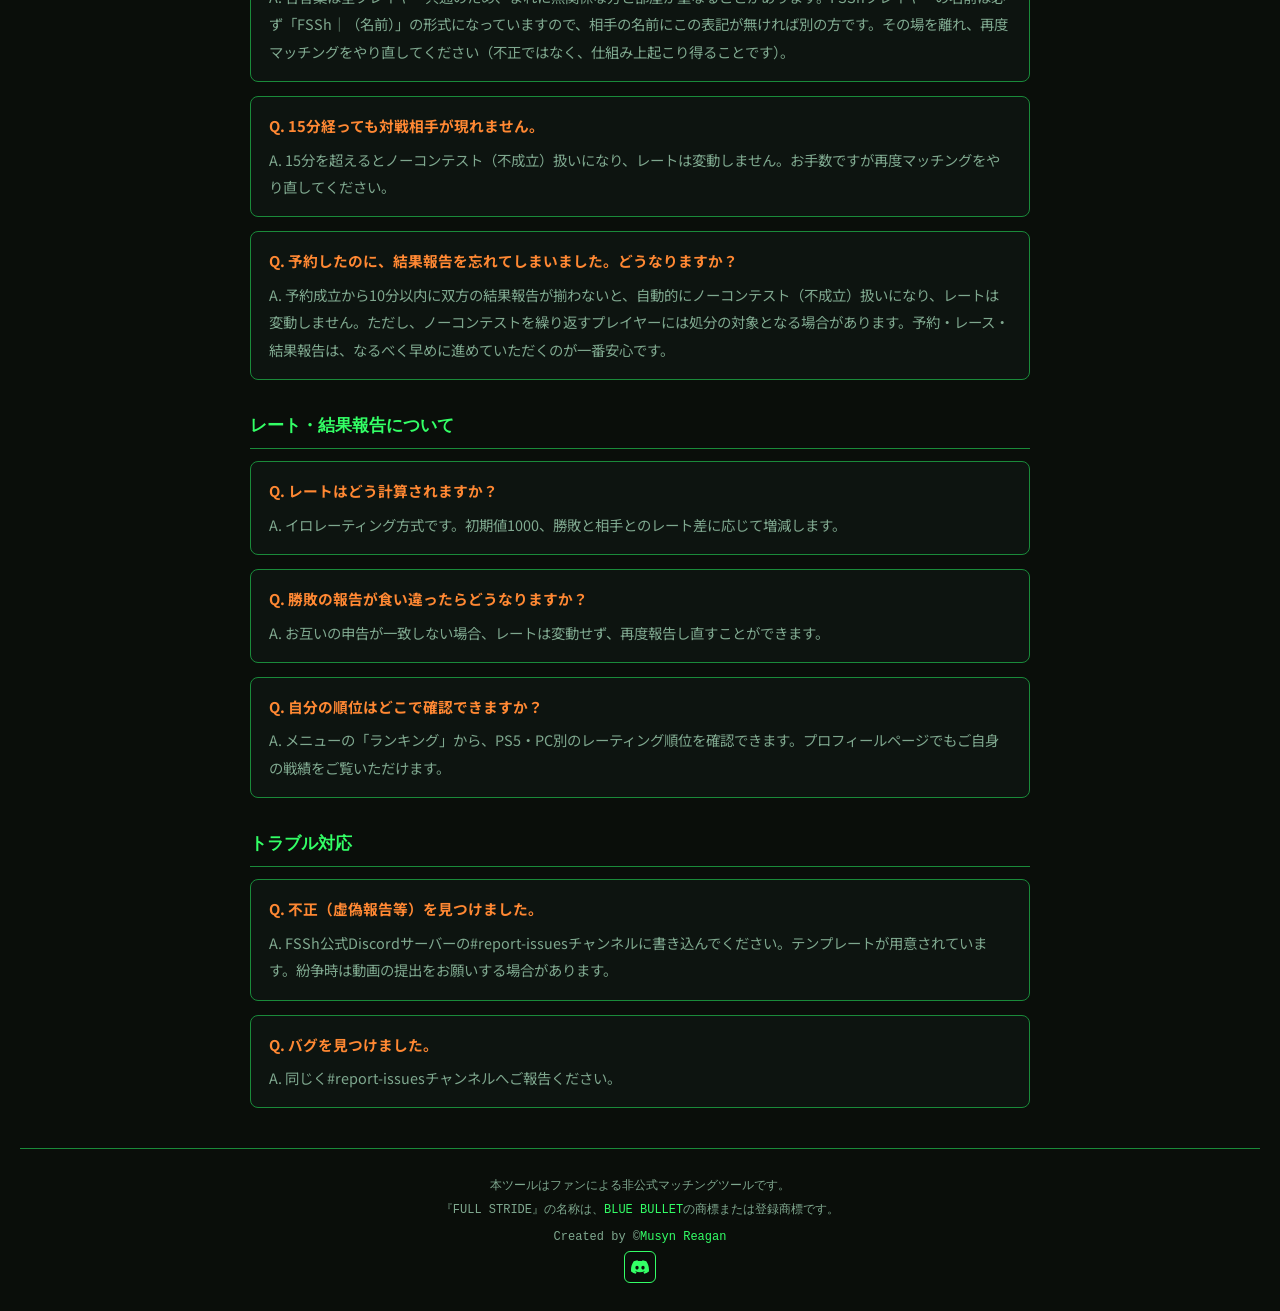
==== commit 56696fef: "ランキング空表示・状態表示・FAQ拡充・タイポグラフィ二層化・ヒーロー画像を反映 - ランキング上位者プレビューを登録3件未満で非表示化 - queue.htmlの状態表示を翻訳キー経由に変更（idl" ====
--- a/public/faq.html
+++ b/public/faq.html
@@ -22,7 +22,7 @@
   <nav>
     <a href="index2.html" data-i18n="menu_home">ホーム</a>
     <a href="howto.html" data-i18n="menu_howto">使い方</a>
-    <a class="fssh-menu-group-start fssh-menu-disabled" href="profile.html" id="fssh-nav-profile" data-i18n="menu_myprofile">マイプロフィール</a>
+    <a class="fssh-menu-group-start" href="profile.html" id="fssh-nav-profile" data-i18n="menu_myprofile">マイプロフィール</a>
     <a href="queue.html" data-i18n="menu_matching">マッチング</a>
     <a href="regulation.html" data-i18n-html="menu_regulation">レギュレーション<span class="fssh-menu-sub">シーズン<span class="fssh-menu-sub-num">0</span>概要</span></a>
     <a href="ranking.html" data-i18n="menu_ranking">ランキング</a>
@@ -54,14 +54,17 @@
 <div class="qa-block"><div class="qa-q" data-i18n="faq_q_2">Q. Full Strideを持っていないと使えませんか？</div><div class="qa-a" data-i18n="faq_a_2">A. 本編『Full Stride』が必要です。FSShはあくまでマッチング支援ツールで、レース自体は本編上で行います。</div></div>
 <div class="qa-block"><div class="qa-q" data-i18n="faq_q_3">Q. ジョッキーネームは後から変更できますか？</div><div class="qa-a" data-i18n="faq_a_3">A. はい、いつでもプロフィール編集画面から変更可能です。</div></div>
 <div class="qa-block"><div class="qa-q" data-i18n="faq_q_4">Q. 対戦相手にDiscordのアカウント名は知られますか？</div><div class="qa-a" data-i18n="faq_a_4">A. いいえ、表示されるのはジョッキーネームのみで、Discordの実名は一切表示されません。</div></div>
+<div class="qa-block"><div class="qa-q" data-i18n="faq_q_18">Q. プロフィールの情報はどこまで公開されますか？</div><div class="qa-a" data-i18n="faq_a_18">A. プロフィールページに表示される情報（ジョッキーネーム・アイコン・国旗・Xリンク・レート・戦績）は、IDを知っていればログインなしで誰でも閲覧できます。現時点で、これらの項目を非公開に設定する機能はありません。</div></div>
 <div class="qa-block"><div class="qa-q" data-i18n="faq_q_15">Q. アカウントを削除したいです。</div><div class="qa-a" data-i18n="faq_a_15">A. プロフィール編集画面の「アカウント削除」ボタンからいつでも削除できます。削除するとジョッキーネーム・レート・プロフィール等のデータは完全に消去されます（対戦相手側の戦績記録には影響しません）。</div></div>
 
 <h3 data-i18n="faq_cat_2">マッチング・対戦について</h3>
 <div class="qa-block"><div class="qa-q" data-i18n="faq_q_5">Q. マッチング相手が見つかりません。</div><div class="qa-a" data-i18n="faq_a_5">A. レートの近い相手が見つかり次第、自動的にマッチングされます。参加者が少ない時間帯は待機時間が長くなることがあります。</div></div>
 <div class="qa-block"><div class="qa-q" data-i18n="faq_q_12">Q. PS5版とPCで一緒に対戦できますか？</div><div class="qa-a" data-i18n="faq_a_12">A. いいえ、Full StrideはPS5版とPC版の間でクロスプレイに対応していないため、FSShでも同じプラットフォームのプレイヤー同士でのみマッチングします。マッチング開始時に必ずご自身のプラットフォームを選択してください。</div></div>
 <div class="qa-block"><div class="qa-q" data-i18n="faq_q_6">Q. マッチング成立後、何をすればいいですか？</div><div class="qa-a" data-i18n="faq_a_6">A. 抽選されたレースを確認し、本編Full Strideで固定パスワード「0716」を使って部屋を作成（または参加）し、実際にレースを行ってください。先に「予約する」を押した方がホストになります。</div></div>
+<div class="qa-block"><div class="qa-q" data-i18n="faq_q_16">Q. マッチング成立をどうやって知ればいいですか？</div><div class="qa-a" data-i18n="faq_a_16">A. プロフィール編集画面でDM通知をONにしておくと、マッチが成立した際にDiscordのDMでお知らせが届きます。ただしこのDMは、FSSh Discordサーバーに参加していないと届きません。せっかくの機会ですので、ぜひサーバーにも遊びに来てみてください。きっと損はしないと思います。</div></div>
 <div class="qa-block"><div class="qa-q" data-i18n="faq_q_13">Q. 合言葉「0716」の部屋で知らない人と鉢合わせました。</div><div class="qa-a" data-i18n="faq_a_13">A. 合言葉は全プレイヤー共通のため、まれに無関係な方と部屋が重なることがあります。FSShプレイヤーの名前は必ず「FSSh│（名前）」の形式になっていますので、相手の名前にこの表記が無ければ別の方です。その場を離れ、再度マッチングをやり直してください（不正ではなく、仕組み上起こり得ることです）。</div></div>
 <div class="qa-block"><div class="qa-q" data-i18n="faq_q_7">Q. 15分経っても対戦相手が現れません。</div><div class="qa-a" data-i18n="faq_a_7">A. 15分を超えるとノーコンテスト（不成立）扱いになり、レートは変動しません。お手数ですが再度マッチングをやり直してください。</div></div>
+<div class="qa-block"><div class="qa-q" data-i18n="faq_q_17">Q. 予約したのに、結果報告を忘れてしまいました。どうなりますか？</div><div class="qa-a" data-i18n="faq_a_17">A. 予約成立から10分以内に双方の結果報告が揃わないと、自動的にノーコンテスト（不成立）扱いになり、レートは変動しません。ただし、ノーコンテストを繰り返すプレイヤーには処分の対象となる場合があります。予約・レース・結果報告は、なるべく早めに進めていただくのが一番安心です。</div></div>
 
 <h3 data-i18n="faq_cat_3">レート・結果報告について</h3>
 <div class="qa-block"><div class="qa-q" data-i18n="faq_q_8">Q. レートはどう計算されますか？</div><div class="qa-a" data-i18n="faq_a_8">A. イロレーティング方式です。初期値1000、勝敗と相手とのレート差に応じて増減します。</div></div>
@@ -103,11 +106,15 @@
     faq_a_5: "A. レートの近い相手が見つかり次第、自動的にマッチングされます。参加者が少ない時間帯は待機時間が長くなることがあります。",
     faq_q_6: "Q. マッチング成立後、何をすればいいですか？",
     faq_a_6: "A. 抽選されたレースを確認し、本編Full Strideで固定パスワード「0716」を使って部屋を作成（または参加）し、実際にレースを行ってください。先に「予約する」を押した方がホストになります。",
+    faq_q_16: "Q. マッチング成立をどうやって知ればいいですか？",
+    faq_a_16: "A. プロフィール編集画面でDM通知をONにしておくと、マッチが成立した際にDiscordのDMでお知らせが届きます。ただしこのDMは、FSSh Discordサーバーに参加していないと届きません。せっかくの機会ですので、ぜひサーバーにも遊びに来てみてください。きっと損はしないと思います。",
     faq_q_7: "Q. 15分経っても対戦相手が現れません。",
     faq_a_7: "A. 15分を超えるとノーコンテスト（不成立）扱いになり、レートは変動しません。お手数ですが再度マッチングをやり直してください。",
+    faq_q_17: "Q. 予約したのに、結果報告を忘れてしまいました。どうなりますか？",
+    faq_a_17: "A. 予約成立から10分以内に双方の結果報告が揃わないと、自動的にノーコンテスト（不成立）扱いになり、レートは変動しません。ただし、ノーコンテストを繰り返すプレイヤーには処分の対象となる場合があります。予約・レース・結果報告は、なるべく早めに進めていただくのが一番安心です。",
     faq_cat_3: "レート・結果報告について",
     faq_q_8: "Q. レートはどう計算されますか？",
-    faq_a_8: "A. イロレーティング方式です。初期値1000、勝敗と相手とのレート差に応じて増減します。",
+    faq_a_8: "A. イロレーティング方式です。初期値1000、勝敗と相手とのレート差に応じて増減します。目安として、レートが同程度の相手に勝つと+8前後、自分より200近く高いレートの相手に勝つと+18前後、逆に200近く低いレートの相手に勝っても+2前後です。格上を倒すほど増加幅が大きくなります。",
     faq_q_9: "Q. 勝敗の報告が食い違ったらどうなりますか？",
     faq_a_9: "A. お互いの申告が一致しない場合、レートは変動せず、再度報告し直すことができます。",
     faq_cat_4: "トラブル対応",
@@ -153,16 +160,22 @@
     faq_a_3: "A. Yes, you can change it anytime from the profile edit screen.",
     faq_q_4: "Q. Will my opponent see my Discord account name?",
     faq_a_4: "A. No. Only your Jockey Name is shown; your real Discord name is never displayed.",
+    faq_q_18: "Q. How much of my profile is visible to others?",
+    faq_a_18: "A. Everything shown on your profile page (Jockey Name, icon, flag, X link, rating, and match record) can be viewed by anyone who knows your ID, without needing to log in. There is currently no way to make any of these fields private.",
     faq_cat_2: "About Matchmaking & Races",
     faq_q_5: "Q. I can't find a match.",
     faq_a_5: "A. You'll be matched automatically once an opponent with a similar rating is found. Wait times may be longer during low-traffic hours.",
     faq_q_6: "Q. What do I do after a match is made?",
     faq_a_6: "A. Check the randomly selected race, then create (or join) a room in the main game Full Stride using the fixed password \"0716.\" Whoever presses \"Reserve\" first becomes the host.",
+    faq_q_16: "Q. How do I know when a match has been made?",
+    faq_a_16: "A. Turn on DM notifications from your profile edit screen, and you'll receive a Discord DM when a match is made. Note that this DM only reaches you if you've joined the FSSh Discord server — since you're already here, why not join us? We think you'll be glad you did.",
     faq_q_7: "Q. My opponent hasn't shown up after 15 minutes.",
     faq_a_7: "A. After 15 minutes, the match is treated as a \"no contest\" and your rating won't change. Please try matchmaking again.",
+    faq_q_17: "Q. I forgot to report the result after reserving. What happens?",
+    faq_a_17: "A. If both players' results aren't submitted within 10 minutes of the reservation, the match automatically becomes a \"no contest\" and ratings won't change. That said, players who rack up repeated no-contests may face penalties, so it's best to handle reserving, racing, and reporting as promptly as you can.",
     faq_cat_3: "About Rating & Results",
     faq_q_8: "Q. How is the rating calculated?",
-    faq_a_8: "A. It uses the Elo rating system. Starting rating is 1000, and it goes up or down based on the result and the rating difference with your opponent.",
+    faq_a_8: "A. It uses the Elo rating system. Starting rating is 1000, and it goes up or down based on the result and the rating difference with your opponent. As a rough guide: beating someone with a similar rating gains about +8, beating someone rated roughly 200 points higher gains about +18, while beating someone rated roughly 200 points lower only gains about +2. The bigger the upset, the bigger the gain.",
     faq_q_9: "Q. What happens if our win/loss reports don't match?",
     faq_a_9: "A. If your reports disagree, your rating won't change, and you can resubmit your report.",
     faq_cat_4: "Troubleshooting",
@@ -226,13 +239,13 @@
   updateLabel();
 }
 
-(function () {
+document.addEventListener('DOMContentLoaded', function () {
   try {
     if (localStorage.getItem('fssh_lang') === 'en') {
       applyLanguage('en');
     }
   } catch (e) {}
-})();
+});
 
 setupLangToggle();
 </script>
@@ -257,7 +270,6 @@
     if (body && body.account && body.account.discord_id) {
       var el = document.getElementById('fssh-nav-profile');
       el.href = 'profile.html?id=' + encodeURIComponent(body.account.discord_id);
-      el.classList.remove('fssh-menu-disabled');
     }
     var authBtn = document.getElementById('fssh-header-auth');
     if (authBtn) {
--- a/public/common.css
+++ b/public/common.css
@@ -1,4 +1,29 @@
+@import url('https://fonts.googleapis.com/css2?family=Noto+Sans+JP:wght@400;500;700&display=swap');
+
+:root {
+    --sans: 'Noto Sans JP', 'Hiragino Sans', 'Yu Gothic', sans-serif;
+  }
+
 * { box-sizing: border-box; margin: 0; padding: 0; }
+
+body::before {
+    content: "テスト版!!!";
+    position: fixed;
+    top: 38px;
+    left: -70px;
+    width: 320px;
+    padding: 6px 0;
+    background: #ff3344;
+    color: #fff;
+    font-weight: bold;
+    font-size: 20px;
+    text-align: center;
+    transform: rotate(-35deg);
+    transform-origin: center;
+    box-shadow: 0 2px 10px rgba(0,0,0,.5);
+    z-index: 2000;
+    pointer-events: none;
+  }
 
 button, input, select, textarea { font: inherit; }
 
@@ -97,11 +122,6 @@
   margin-top: 12px;
 }
 
-.fssh-menu-disabled {
-  opacity: 0.4;
-  cursor: not-allowed;
-}
-
 .fssh-drawer .fssh-sub {
   margin-top: 12px;
 }
--- a/public/faq.css
+++ b/public/faq.css
@@ -1,3 +1,5 @@
+@import url('https://fonts.googleapis.com/css2?family=Noto+Sans+JP:wght@400;500;700&display=swap');
+
 :root {
     --bg: #0a0e0a;
     --bg2: #0d1410;
@@ -6,6 +8,7 @@
     --text: #d8ffe0;
     --text-dim: #7fa88f;
     --mono: 'IBM Plex Mono', 'Courier New', 'Consolas', 'SF Mono', monospace;
+    --sans: 'Noto Sans JP', 'Hiragino Sans', 'Yu Gothic', sans-serif;
   }
 
 body {
@@ -50,12 +53,15 @@
     font-weight: 700;
     font-size: 0.92rem;
     margin-bottom: 6px;
+    font-family: var(--sans);
   }
 
 .qa-a {
     color: var(--text-dim);
     font-size: 0.9rem;
     white-space: pre-wrap;
+    font-family: var(--sans);
+    line-height: 1.9;
   }
 
 .lang-toggle {
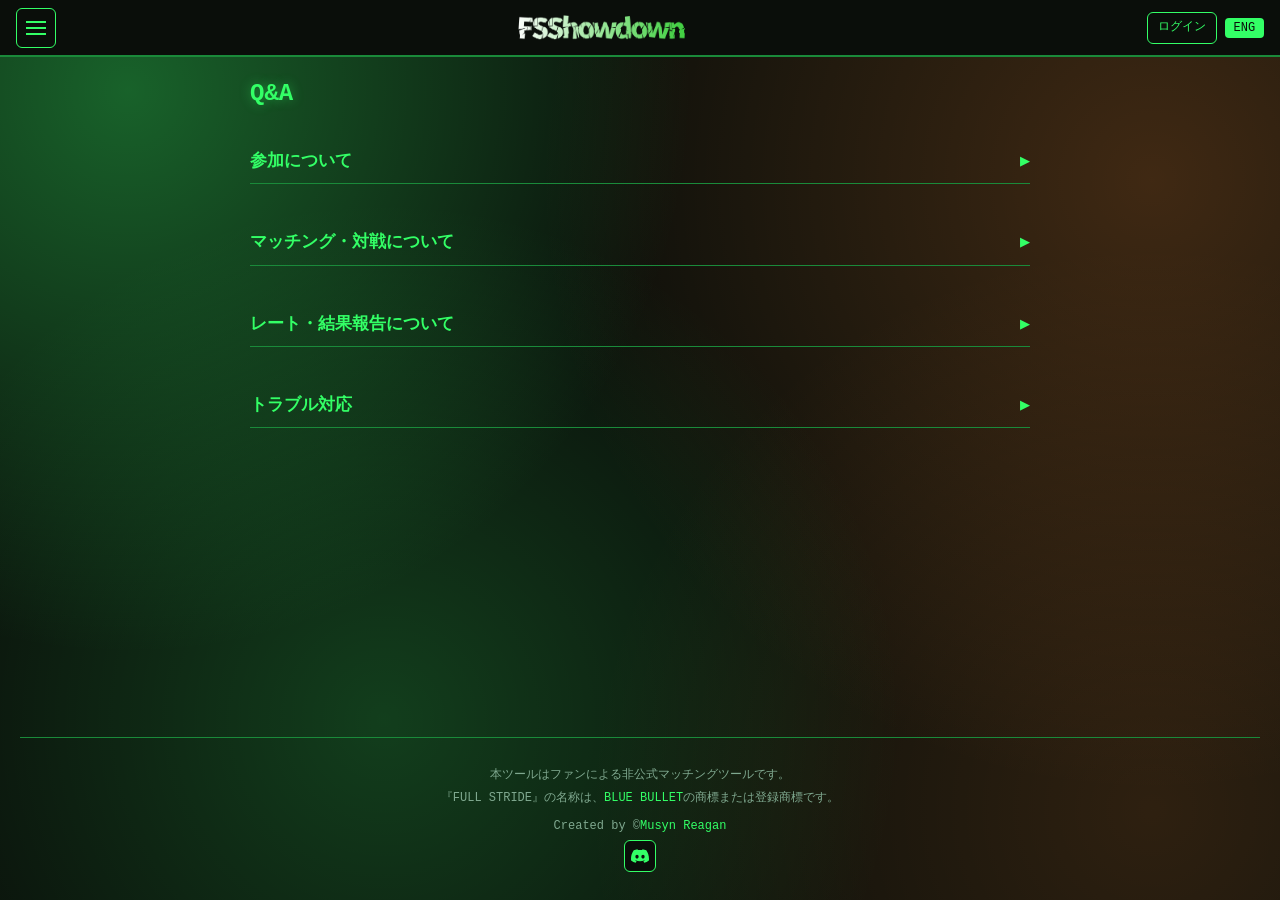
==== commit e2367308: "本日のテスト版デザイン更新一式を本番へ移植 - FAQ: カテゴリ単位アコーディオン化 - レギュレーション: 目次(ページ内ジャンプ)追加、2列グリッド整列、見出しscroll-margin-top" ====
--- a/public/faq.html
+++ b/public/faq.html
@@ -49,15 +49,21 @@
 <div class="page">
 <h1 data-i18n="h1_faq">Q&amp;A</h1>
 
-<h3 data-i18n="faq_cat_1">参加について</h3>
+<div class="faq-category">
+  <h3 class="faq-cat-toggle" data-i18n="faq_cat_1">参加について</h3>
+  <div class="faq-cat-body">
 <div class="qa-block"><div class="qa-q" data-i18n="faq_q_1">Q. 参加費用はかかりますか？</div><div class="qa-a" data-i18n="faq_a_1">A. 無料です。Discordアカウントがあれば誰でも参加できます。</div></div>
 <div class="qa-block"><div class="qa-q" data-i18n="faq_q_2">Q. Full Strideを持っていないと使えませんか？</div><div class="qa-a" data-i18n="faq_a_2">A. 本編『Full Stride』が必要です。FSShはあくまでマッチング支援ツールで、レース自体は本編上で行います。</div></div>
 <div class="qa-block"><div class="qa-q" data-i18n="faq_q_3">Q. ジョッキーネームは後から変更できますか？</div><div class="qa-a" data-i18n="faq_a_3">A. はい、いつでもプロフィール編集画面から変更可能です。</div></div>
 <div class="qa-block"><div class="qa-q" data-i18n="faq_q_4">Q. 対戦相手にDiscordのアカウント名は知られますか？</div><div class="qa-a" data-i18n="faq_a_4">A. いいえ、表示されるのはジョッキーネームのみで、Discordの実名は一切表示されません。</div></div>
 <div class="qa-block"><div class="qa-q" data-i18n="faq_q_18">Q. プロフィールの情報はどこまで公開されますか？</div><div class="qa-a" data-i18n="faq_a_18">A. プロフィールページに表示される情報（ジョッキーネーム・アイコン・国旗・Xリンク・レート・戦績）は、IDを知っていればログインなしで誰でも閲覧できます。現時点で、これらの項目を非公開に設定する機能はありません。</div></div>
 <div class="qa-block"><div class="qa-q" data-i18n="faq_q_15">Q. アカウントを削除したいです。</div><div class="qa-a" data-i18n="faq_a_15">A. プロフィール編集画面の「アカウント削除」ボタンからいつでも削除できます。削除するとジョッキーネーム・レート・プロフィール等のデータは完全に消去されます（対戦相手側の戦績記録には影響しません）。</div></div>
-
-<h3 data-i18n="faq_cat_2">マッチング・対戦について</h3>
+  </div>
+</div>
+
+<div class="faq-category">
+  <h3 class="faq-cat-toggle" data-i18n="faq_cat_2">マッチング・対戦について</h3>
+  <div class="faq-cat-body">
 <div class="qa-block"><div class="qa-q" data-i18n="faq_q_5">Q. マッチング相手が見つかりません。</div><div class="qa-a" data-i18n="faq_a_5">A. レートの近い相手が見つかり次第、自動的にマッチングされます。参加者が少ない時間帯は待機時間が長くなることがあります。</div></div>
 <div class="qa-block"><div class="qa-q" data-i18n="faq_q_12">Q. PS5版とPCで一緒に対戦できますか？</div><div class="qa-a" data-i18n="faq_a_12">A. いいえ、Full StrideはPS5版とPC版の間でクロスプレイに対応していないため、FSShでも同じプラットフォームのプレイヤー同士でのみマッチングします。マッチング開始時に必ずご自身のプラットフォームを選択してください。</div></div>
 <div class="qa-block"><div class="qa-q" data-i18n="faq_q_6">Q. マッチング成立後、何をすればいいですか？</div><div class="qa-a" data-i18n="faq_a_6">A. 抽選されたレースを確認し、本編Full Strideで固定パスワード「0716」を使って部屋を作成（または参加）し、実際にレースを行ってください。先に「予約する」を押した方がホストになります。</div></div>
@@ -65,15 +71,25 @@
 <div class="qa-block"><div class="qa-q" data-i18n="faq_q_13">Q. 合言葉「0716」の部屋で知らない人と鉢合わせました。</div><div class="qa-a" data-i18n="faq_a_13">A. 合言葉は全プレイヤー共通のため、まれに無関係な方と部屋が重なることがあります。FSShプレイヤーの名前は必ず「FSSh│（名前）」の形式になっていますので、相手の名前にこの表記が無ければ別の方です。その場を離れ、再度マッチングをやり直してください（不正ではなく、仕組み上起こり得ることです）。</div></div>
 <div class="qa-block"><div class="qa-q" data-i18n="faq_q_7">Q. 15分経っても対戦相手が現れません。</div><div class="qa-a" data-i18n="faq_a_7">A. 15分を超えるとノーコンテスト（不成立）扱いになり、レートは変動しません。お手数ですが再度マッチングをやり直してください。</div></div>
 <div class="qa-block"><div class="qa-q" data-i18n="faq_q_17">Q. 予約したのに、結果報告を忘れてしまいました。どうなりますか？</div><div class="qa-a" data-i18n="faq_a_17">A. 予約成立から10分以内に双方の結果報告が揃わないと、自動的にノーコンテスト（不成立）扱いになり、レートは変動しません。ただし、ノーコンテストを繰り返すプレイヤーには処分の対象となる場合があります。予約・レース・結果報告は、なるべく早めに進めていただくのが一番安心です。</div></div>
-
-<h3 data-i18n="faq_cat_3">レート・結果報告について</h3>
+  </div>
+</div>
+
+<div class="faq-category">
+  <h3 class="faq-cat-toggle" data-i18n="faq_cat_3">レート・結果報告について</h3>
+  <div class="faq-cat-body">
 <div class="qa-block"><div class="qa-q" data-i18n="faq_q_8">Q. レートはどう計算されますか？</div><div class="qa-a" data-i18n="faq_a_8">A. イロレーティング方式です。初期値1000、勝敗と相手とのレート差に応じて増減します。</div></div>
 <div class="qa-block"><div class="qa-q" data-i18n="faq_q_9">Q. 勝敗の報告が食い違ったらどうなりますか？</div><div class="qa-a" data-i18n="faq_a_9">A. お互いの申告が一致しない場合、レートは変動せず、再度報告し直すことができます。</div></div>
 <div class="qa-block"><div class="qa-q" data-i18n="faq_q_14">Q. 自分の順位はどこで確認できますか？</div><div class="qa-a" data-i18n="faq_a_14">A. メニューの「ランキング」から、PS5・PC別のレーティング順位を確認できます。プロフィールページでもご自身の戦績をご覧いただけます。</div></div>
-
-<h3 data-i18n="faq_cat_4">トラブル対応</h3>
+  </div>
+</div>
+
+<div class="faq-category">
+  <h3 class="faq-cat-toggle" data-i18n="faq_cat_4">トラブル対応</h3>
+  <div class="faq-cat-body">
 <div class="qa-block"><div class="qa-q" data-i18n="faq_q_10">Q. 不正（虚偽報告等）を見つけました。</div><div class="qa-a" data-i18n="faq_a_10">A. FSSh公式Discordサーバーの#report-issuesチャンネルに書き込んでください。テンプレートが用意されています。紛争時は動画の提出をお願いする場合があります。</div></div>
 <div class="qa-block"><div class="qa-q" data-i18n="faq_q_11">Q. バグを見つけました。</div><div class="qa-a" data-i18n="faq_a_11">A. 同じく#report-issuesチャンネルへご報告ください。</div></div>
+  </div>
+</div>
 </div>
 
 <script>
@@ -218,6 +234,30 @@
     el.innerHTML = t(el.getAttribute("data-i18n-html"));
   });
   try { localStorage.setItem('fssh_lang', lang); } catch (e) {}
+  if (typeof refreshOpenFaqAccordions === 'function') refreshOpenFaqAccordions();
+}
+
+function setupFaqAccordion() {
+  document.querySelectorAll('.faq-cat-toggle').forEach(function (toggle) {
+    var body = toggle.nextElementSibling; // .faq-cat-body
+    toggle.addEventListener('click', function () {
+      var isOpen = toggle.classList.contains('open');
+      if (isOpen) {
+        toggle.classList.remove('open');
+        body.style.maxHeight = '0px';
+      } else {
+        toggle.classList.add('open');
+        body.style.maxHeight = body.scrollHeight + 'px';
+      }
+    });
+  });
+}
+
+function refreshOpenFaqAccordions() {
+  document.querySelectorAll('.faq-cat-toggle.open').forEach(function (toggle) {
+    var body = toggle.nextElementSibling;
+    if (body) body.style.maxHeight = body.scrollHeight + 'px';
+  });
 }
 
 function setupLangToggle() {
@@ -248,6 +288,7 @@
 });
 
 setupLangToggle();
+setupFaqAccordion();
 </script>
 <script>
 (function () {
--- a/public/common.css
+++ b/public/common.css
@@ -5,25 +5,6 @@
   }
 
 * { box-sizing: border-box; margin: 0; padding: 0; }
-
-body::before {
-    content: "テスト版!!!";
-    position: fixed;
-    top: 38px;
-    left: -70px;
-    width: 320px;
-    padding: 6px 0;
-    background: #ff3344;
-    color: #fff;
-    font-weight: bold;
-    font-size: 20px;
-    text-align: center;
-    transform: rotate(-35deg);
-    transform-origin: center;
-    box-shadow: 0 2px 10px rgba(0,0,0,.5);
-    z-index: 2000;
-    pointer-events: none;
-  }
 
 button, input, select, textarea { font: inherit; }
 
--- a/public/faq.css
+++ b/public/faq.css
@@ -11,17 +11,33 @@
     --sans: 'Noto Sans JP', 'Hiragino Sans', 'Yu Gothic', sans-serif;
   }
 
+html {
+    background: var(--bg);
+    min-height: 100%;
+  }
+
 body {
-    background: var(--bg);
+    background:
+      radial-gradient(circle at 10% 10%, rgba(51,255,102,0.35), transparent 40%),
+      radial-gradient(circle at 90% 20%, rgba(255,136,51,0.22), transparent 45%),
+      radial-gradient(circle at 30% 80%, rgba(51,255,102,0.20), transparent 45%),
+      radial-gradient(circle at 90% 90%, rgba(255,136,51,0.15), transparent 40%),
+      var(--bg);
+    background-attachment: fixed;
     color: var(--text);
     font-family: var(--mono);
     line-height: 1.8;
     padding: 72px 20px 0;
+    display: flex;
+    flex-direction: column;
+    min-height: 100vh;
   }
 
 .page {
     max-width: 780px;
     margin: 0 auto;
+    width: 100%;
+    flex: 1;
   }
 
 h1 {
@@ -41,11 +57,16 @@
   }
 
 .qa-block {
-    background: var(--bg2);
-    border: 1px solid var(--green-dim);
-    border-radius: 8px;
+    background: rgba(20,30,25,0.32);
+    backdrop-filter: blur(20px) saturate(140%);
+    -webkit-backdrop-filter: blur(20px) saturate(140%);
+    border: 1px solid rgba(51,255,102,0.3);
+    border-radius: 12px;
     padding: 16px 18px;
     margin-bottom: 14px;
+    box-shadow:
+      0 4px 30px rgba(0,0,0,0.4),
+      inset 0 1px 0 rgba(255,255,255,0.08);
   }
 
 .qa-q {
@@ -78,3 +99,27 @@
   }
 
 .fssh-drawer { position: fixed; top: 56px; left: 0; right: 0; width: auto; max-height: 0; background: #0a0e0a; border-bottom: 1px solid #1a8a3a; z-index: 1002; transition: max-height 0.25s ease; font-family: var(--mono); overflow-y: auto; }
+
+.faq-category { margin-bottom: 14px; }
+.faq-cat-toggle {
+    cursor: pointer;
+    user-select: none;
+    display: flex;
+    justify-content: space-between;
+    align-items: center;
+  }
+.faq-cat-toggle::after {
+    content: "▶";
+    display: inline-block;
+    transition: transform 0.3s ease;
+    color: var(--green);
+    margin-left: 8px;
+  }
+.faq-cat-toggle.open::after {
+    transform: rotate(90deg);
+  }
+.faq-cat-body {
+    max-height: 0;
+    overflow: hidden;
+    transition: max-height 0.3s ease;
+  }
